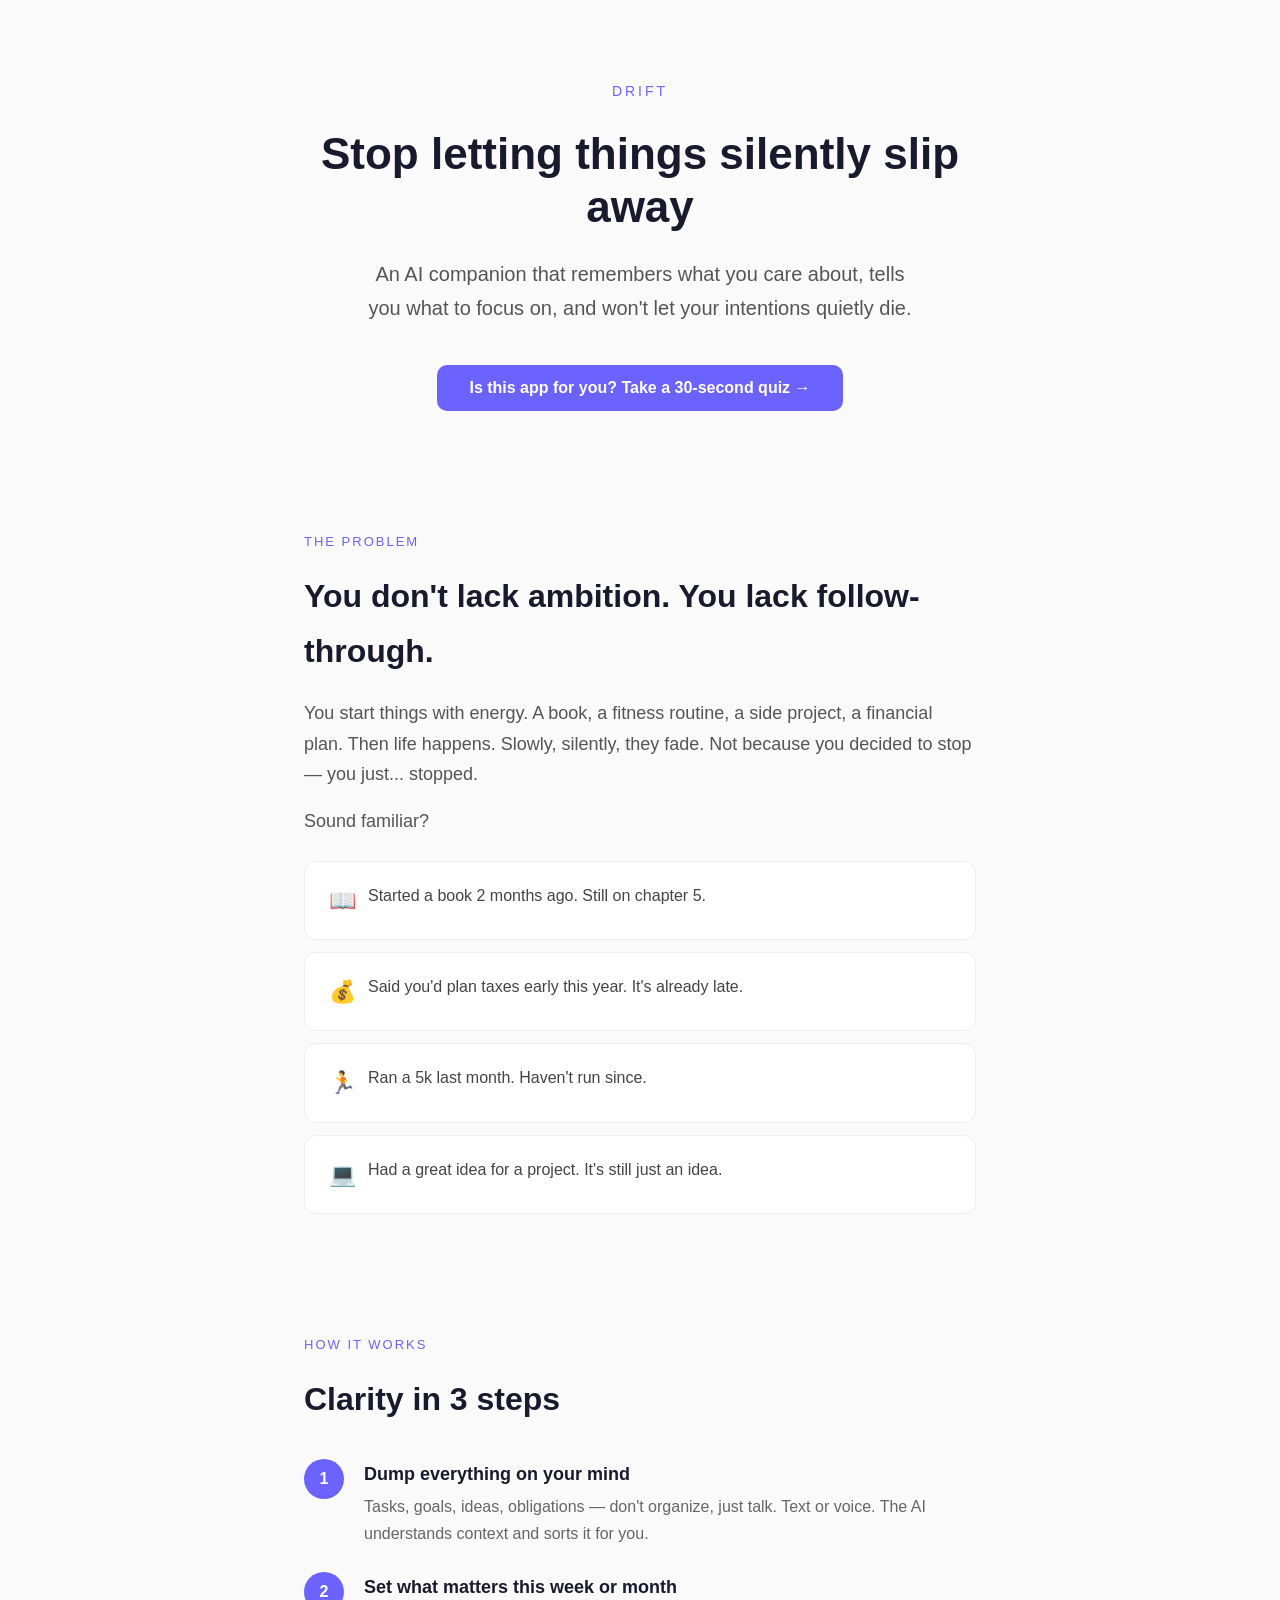
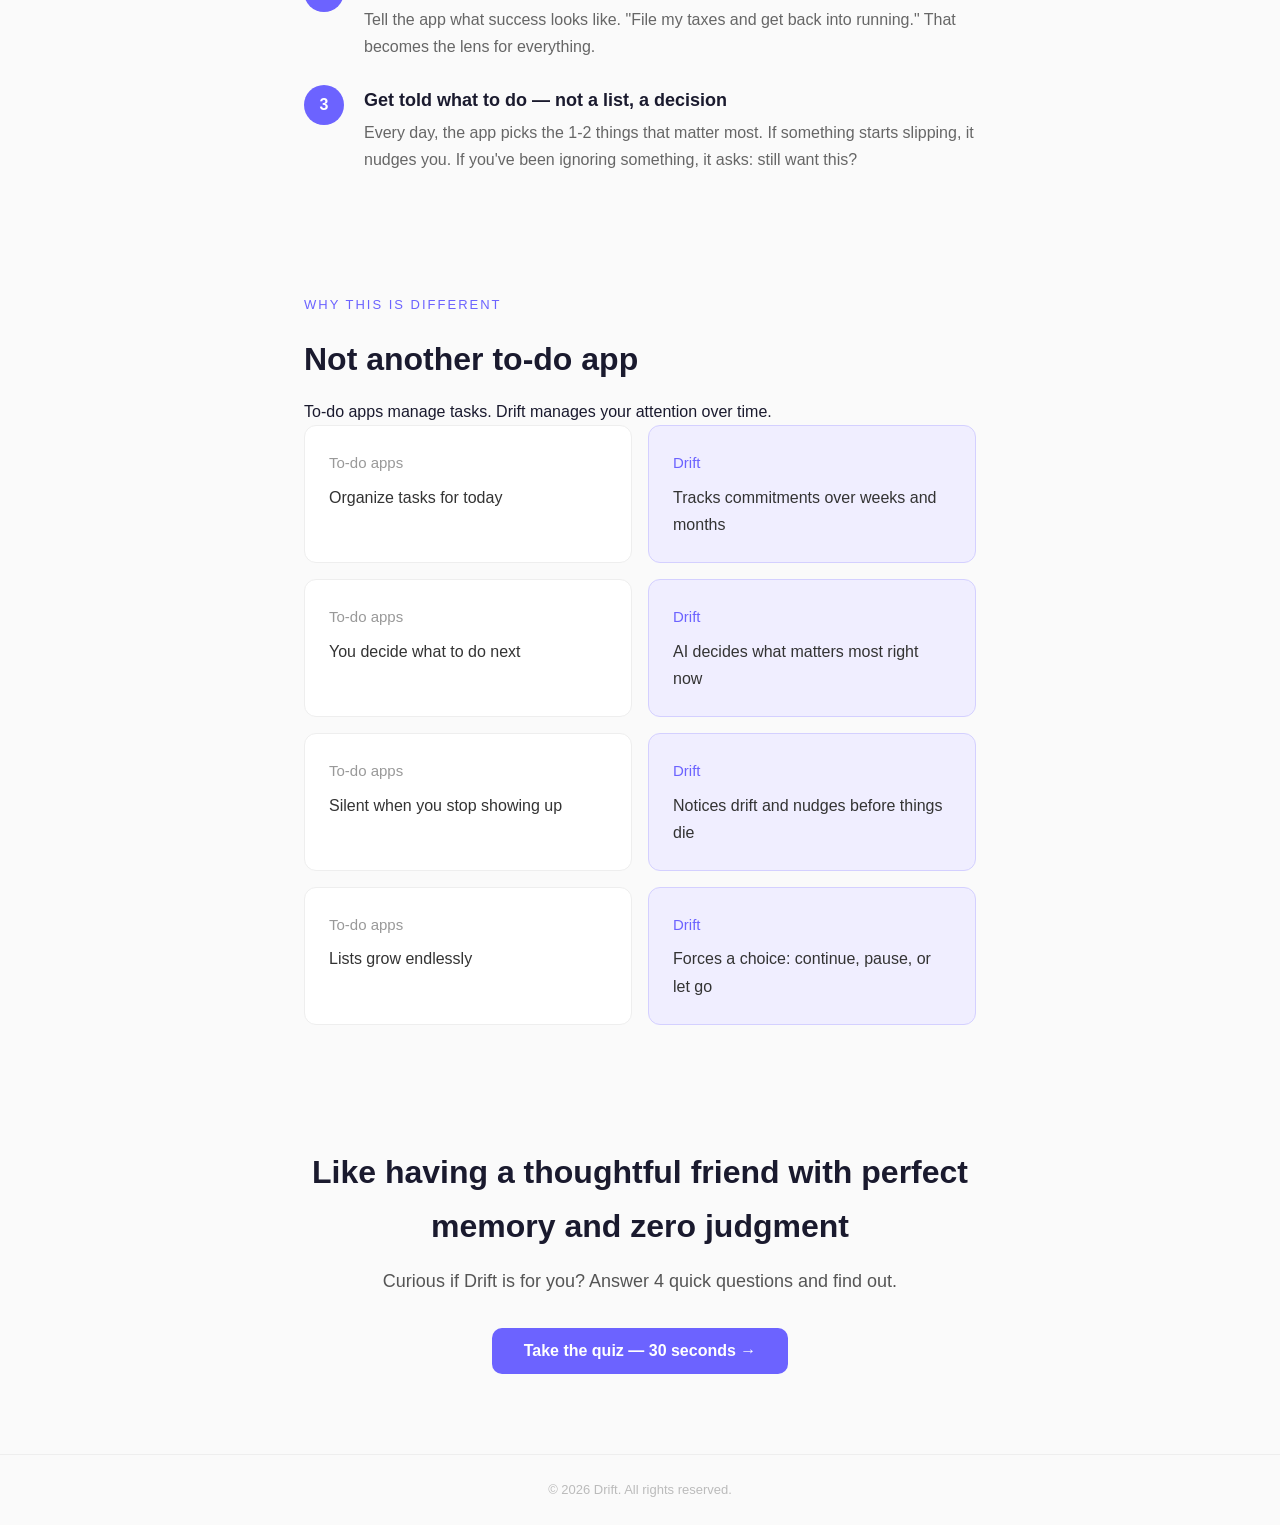
==== index.html @ 6e84b655 "feat(website): Initialize Drift landing page and product documentation" ====
<!DOCTYPE html>
<html lang="en">
<head>
  <meta charset="UTF-8">
  <meta name="viewport" content="width=device-width, initial-scale=1.0">
  <title>Drift — Stop Letting Things Silently Slip Away</title>
  <style>
    * { margin: 0; padding: 0; box-sizing: border-box; }

    body {
      font-family: -apple-system, BlinkMacSystemFont, 'Segoe UI', sans-serif;
      color: #1a1a2e;
      background: #fafafa;
      line-height: 1.7;
    }

    .container {
      max-width: 720px;
      margin: 0 auto;
      padding: 0 24px;
    }

    /* Hero */
    .hero {
      padding: 80px 0 60px;
      text-align: center;
    }

    .hero .logo {
      font-size: 14px;
      letter-spacing: 3px;
      text-transform: uppercase;
      color: #6c63ff;
      margin-bottom: 24px;
    }

    .hero h1 {
      font-size: 44px;
      font-weight: 700;
      line-height: 1.2;
      margin-bottom: 24px;
      color: #1a1a2e;
    }

    .hero .subtitle {
      font-size: 20px;
      color: #555;
      max-width: 560px;
      margin: 0 auto 40px;
    }

    .cta-box {
      display: flex;
      gap: 12px;
      justify-content: center;
      flex-wrap: wrap;
    }

    .cta-box input {
      padding: 14px 20px;
      font-size: 16px;
      border: 2px solid #e0e0e0;
      border-radius: 10px;
      width: 280px;
      outline: none;
      transition: border-color 0.2s;
    }

    .cta-box input:focus {
      border-color: #6c63ff;
    }

    .cta-box button, .btn-primary {
      padding: 14px 32px;
      font-size: 16px;
      background: #6c63ff;
      color: white;
      border: none;
      border-radius: 10px;
      cursor: pointer;
      font-weight: 600;
      transition: background 0.2s;
    }

    .cta-box button:hover, .btn-primary:hover {
      background: #5a52d5;
    }

    .cta-note {
      margin-top: 12px;
      font-size: 13px;
      color: #999;
    }

    .success-msg {
      display: none;
      margin-top: 16px;
      padding: 12px 20px;
      background: #e8f5e9;
      color: #2e7d32;
      border-radius: 8px;
      font-size: 15px;
    }

    /* Survey overlay */
    .survey-overlay {
      display: none;
      position: fixed;
      inset: 0;
      background: rgba(0,0,0,0.5);
      z-index: 100;
      align-items: center;
      justify-content: center;
      padding: 24px;
    }

    .survey-overlay.active {
      display: flex;
    }

    .survey-box {
      background: white;
      border-radius: 16px;
      padding: 40px 36px;
      max-width: 520px;
      width: 100%;
      position: relative;
      max-height: 90vh;
      overflow-y: auto;
    }

    .survey-close {
      position: absolute;
      top: 16px;
      right: 20px;
      background: none;
      border: none;
      font-size: 22px;
      cursor: pointer;
      color: #999;
    }

    .survey-progress {
      display: flex;
      gap: 6px;
      margin-bottom: 32px;
    }

    .survey-progress .dot {
      height: 4px;
      flex: 1;
      border-radius: 2px;
      background: #e0e0e0;
      transition: background 0.3s;
    }

    .survey-progress .dot.filled {
      background: #6c63ff;
    }

    .survey-question {
      display: none;
    }

    .survey-question.active {
      display: block;
    }

    .survey-question h3 {
      font-size: 22px;
      font-weight: 700;
      margin-bottom: 8px;
    }

    .survey-question .q-sub {
      font-size: 15px;
      color: #888;
      margin-bottom: 24px;
    }

    .survey-options {
      display: flex;
      flex-direction: column;
      gap: 10px;
    }

    .survey-options label {
      display: flex;
      align-items: center;
      gap: 12px;
      padding: 14px 18px;
      border: 2px solid #eee;
      border-radius: 10px;
      cursor: pointer;
      font-size: 16px;
      transition: border-color 0.2s, background 0.2s;
    }

    .survey-options label:hover {
      border-color: #d4d0ff;
      background: #faf9ff;
    }

    .survey-options input[type="radio"] {
      accent-color: #6c63ff;
      width: 18px;
      height: 18px;
    }

    .survey-options input[type="radio"]:checked + span {
      color: #1a1a2e;
    }

    .survey-options label:has(input:checked) {
      border-color: #6c63ff;
      background: #f0eeff;
    }

    .survey-nav {
      margin-top: 28px;
      display: flex;
      justify-content: flex-end;
    }

    /* Result screen */
    .survey-result {
      display: none;
      text-align: center;
    }

    .survey-result.active {
      display: block;
    }

    .result-score {
      font-size: 56px;
      margin-bottom: 8px;
    }

    .result-title {
      font-size: 24px;
      font-weight: 700;
      margin-bottom: 8px;
    }

    .result-desc {
      font-size: 16px;
      color: #555;
      margin-bottom: 28px;
      line-height: 1.6;
    }

    .result-cta {
      margin-top: 8px;
    }

    .result-cta .cta-box {
      margin-bottom: 8px;
    }

    @media (max-width: 600px) {
      .survey-box { padding: 28px 20px; }
      .survey-question h3 { font-size: 19px; }
    }

    /* Problem */
    .problem {
      padding: 60px 0;
    }

    .section-label {
      font-size: 13px;
      letter-spacing: 2px;
      text-transform: uppercase;
      color: #6c63ff;
      margin-bottom: 16px;
    }

    .problem h2 {
      font-size: 32px;
      font-weight: 700;
      margin-bottom: 20px;
    }

    .problem p {
      font-size: 18px;
      color: #555;
      margin-bottom: 16px;
    }

    .examples {
      margin-top: 24px;
      display: flex;
      flex-direction: column;
      gap: 12px;
    }

    .example-card {
      background: white;
      border: 1px solid #eee;
      border-radius: 12px;
      padding: 20px 24px;
      font-size: 16px;
      color: #444;
      display: flex;
      align-items: flex-start;
      gap: 12px;
    }

    .example-card .icon {
      font-size: 22px;
      flex-shrink: 0;
    }

    /* How it works */
    .how {
      padding: 60px 0;
    }

    .how h2 {
      font-size: 32px;
      font-weight: 700;
      margin-bottom: 32px;
    }

    .steps {
      display: flex;
      flex-direction: column;
      gap: 24px;
    }

    .step {
      display: flex;
      gap: 20px;
      align-items: flex-start;
    }

    .step-num {
      width: 40px;
      height: 40px;
      background: #6c63ff;
      color: white;
      border-radius: 50%;
      display: flex;
      align-items: center;
      justify-content: center;
      font-weight: 700;
      font-size: 16px;
      flex-shrink: 0;
    }

    .step-content h3 {
      font-size: 18px;
      font-weight: 600;
      margin-bottom: 4px;
    }

    .step-content p {
      font-size: 16px;
      color: #666;
    }

    /* Difference */
    .difference {
      padding: 60px 0;
    }

    .difference h2 {
      font-size: 32px;
      font-weight: 700;
      margin-bottom: 12px;
    }

    .difference > p {
      font-size: 18px;
      color: #555;
      margin-bottom: 28px;
    }

    .diff-grid {
      display: grid;
      grid-template-columns: 1fr 1fr;
      gap: 16px;
    }

    .diff-card {
      background: white;
      border: 1px solid #eee;
      border-radius: 12px;
      padding: 24px;
    }

    .diff-card.highlight {
      background: #f0eeff;
      border-color: #d4d0ff;
    }

    .diff-card h4 {
      font-size: 15px;
      color: #999;
      font-weight: 500;
      margin-bottom: 8px;
    }

    .diff-card.highlight h4 {
      color: #6c63ff;
    }

    .diff-card p {
      font-size: 16px;
      color: #333;
    }

    /* Bottom CTA */
    .bottom-cta {
      padding: 60px 0 80px;
      text-align: center;
    }

    .bottom-cta h2 {
      font-size: 32px;
      font-weight: 700;
      margin-bottom: 12px;
    }

    .bottom-cta p {
      font-size: 18px;
      color: #555;
      margin-bottom: 32px;
    }

    /* Footer */
    footer {
      padding: 24px 0;
      text-align: center;
      font-size: 13px;
      color: #bbb;
      border-top: 1px solid #eee;
    }

    @media (max-width: 600px) {
      .hero h1 { font-size: 32px; }
      .hero .subtitle { font-size: 17px; }
      .cta-box input { width: 100%; }
      .cta-box { flex-direction: column; align-items: center; }
      .diff-grid { grid-template-columns: 1fr; }
      .problem h2, .how h2, .difference h2, .bottom-cta h2 { font-size: 26px; }
    }
  </style>
</head>
<body>

  <!-- Hero -->
  <section class="hero">
    <div class="container">
      <div class="logo">Drift</div>
      <h1>Stop letting things silently slip away</h1>
      <p class="subtitle">An AI companion that remembers what you care about, tells you what to focus on, and won't let your intentions quietly die.</p>
      <button class="btn-primary" onclick="openSurvey()">Is this app for you? Take a 30-second quiz →</button>
    </div>
  </section>

  <!-- Problem -->
  <section class="problem">
    <div class="container">
      <div class="section-label">The Problem</div>
      <h2>You don't lack ambition. You lack follow-through.</h2>
      <p>You start things with energy. A book, a fitness routine, a side project, a financial plan. Then life happens. Slowly, silently, they fade. Not because you decided to stop — you just... stopped.</p>
      <p>Sound familiar?</p>
      <div class="examples">
        <div class="example-card">
          <span class="icon">📖</span>
          <span>Started a book 2 months ago. Still on chapter 5.</span>
        </div>
        <div class="example-card">
          <span class="icon">💰</span>
          <span>Said you'd plan taxes early this year. It's already late.</span>
        </div>
        <div class="example-card">
          <span class="icon">🏃</span>
          <span>Ran a 5k last month. Haven't run since.</span>
        </div>
        <div class="example-card">
          <span class="icon">💻</span>
          <span>Had a great idea for a project. It's still just an idea.</span>
        </div>
      </div>
    </div>
  </section>

  <!-- How it works -->
  <section class="how">
    <div class="container">
      <div class="section-label">How It Works</div>
      <h2>Clarity in 3 steps</h2>
      <div class="steps">
        <div class="step">
          <div class="step-num">1</div>
          <div class="step-content">
            <h3>Dump everything on your mind</h3>
            <p>Tasks, goals, ideas, obligations — don't organize, just talk. Text or voice. The AI understands context and sorts it for you.</p>
          </div>
        </div>
        <div class="step">
          <div class="step-num">2</div>
          <div class="step-content">
            <h3>Set what matters this week or month</h3>
            <p>Tell the app what success looks like. "File my taxes and get back into running." That becomes the lens for everything.</p>
          </div>
        </div>
        <div class="step">
          <div class="step-num">3</div>
          <div class="step-content">
            <h3>Get told what to do — not a list, a decision</h3>
            <p>Every day, the app picks the 1-2 things that matter most. If something starts slipping, it nudges you. If you've been ignoring something, it asks: still want this?</p>
          </div>
        </div>
      </div>
    </div>
  </section>

  <!-- Difference -->
  <section class="difference">
    <div class="container">
      <div class="section-label">Why This Is Different</div>
      <h2>Not another to-do app</h2>
      <p>To-do apps manage tasks. Drift manages your attention over time.</p>
      <div class="diff-grid">
        <div class="diff-card">
          <h4>To-do apps</h4>
          <p>Organize tasks for today</p>
        </div>
        <div class="diff-card highlight">
          <h4>Drift</h4>
          <p>Tracks commitments over weeks and months</p>
        </div>
        <div class="diff-card">
          <h4>To-do apps</h4>
          <p>You decide what to do next</p>
        </div>
        <div class="diff-card highlight">
          <h4>Drift</h4>
          <p>AI decides what matters most right now</p>
        </div>
        <div class="diff-card">
          <h4>To-do apps</h4>
          <p>Silent when you stop showing up</p>
        </div>
        <div class="diff-card highlight">
          <h4>Drift</h4>
          <p>Notices drift and nudges before things die</p>
        </div>
        <div class="diff-card">
          <h4>To-do apps</h4>
          <p>Lists grow endlessly</p>
        </div>
        <div class="diff-card highlight">
          <h4>Drift</h4>
          <p>Forces a choice: continue, pause, or let go</p>
        </div>
      </div>
    </div>
  </section>

  <!-- Bottom CTA -->
  <section class="bottom-cta">
    <div class="container">
      <h2>Like having a thoughtful friend with perfect memory and zero judgment</h2>
      <p>Curious if Drift is for you? Answer 4 quick questions and find out.</p>
      <button class="btn-primary" onclick="openSurvey()">Take the quiz — 30 seconds →</button>
    </div>
  </section>

  <!-- Survey Overlay -->
  <div class="survey-overlay" id="surveyOverlay" role="dialog" aria-modal="true" aria-label="Quick quiz">
    <div class="survey-box">
      <button class="survey-close" onclick="closeSurvey()" aria-label="Close quiz">&times;</button>

      <div class="survey-progress" id="progressDots"></div>

      <!-- Q1 -->
      <div class="survey-question active" data-q="0">
        <h3>How often do you start something and quietly abandon it?</h3>
        <p class="q-sub">Books, projects, fitness plans, financial goals...</p>
        <div class="survey-options">
          <label><input type="radio" name="q0" value="3"><span>All the time — it's a pattern</span></label>
          <label><input type="radio" name="q0" value="2"><span>Often enough that it bothers me</span></label>
          <label><input type="radio" name="q0" value="1"><span>Sometimes, but I mostly follow through</span></label>
          <label><input type="radio" name="q0" value="0"><span>Rarely — I finish what I start</span></label>
        </div>
        <div class="survey-nav">
          <button class="btn-primary" onclick="nextQuestion()">Next →</button>
        </div>
      </div>

      <!-- Q2 -->
      <div class="survey-question" data-q="1">
        <h3>When you have a free hour, do you know what to spend it on?</h3>
        <p class="q-sub">Not what's fun — what actually moves you forward.</p>
        <div class="survey-options">
          <label><input type="radio" name="q1" value="3"><span>No — I usually scroll or do whatever feels easy</span></label>
          <label><input type="radio" name="q1" value="2"><span>I have a vague idea but rarely act on it</span></label>
          <label><input type="radio" name="q1" value="1"><span>Sometimes I pick the right thing</span></label>
          <label><input type="radio" name="q1" value="0"><span>Yes — I always know my priorities</span></label>
        </div>
        <div class="survey-nav">
          <button class="btn-primary" onclick="nextQuestion()">Next →</button>
        </div>
      </div>

      <!-- Q3 -->
      <div class="survey-question" data-q="2">
        <h3>Do important-but-not-urgent things keep getting pushed?</h3>
        <p class="q-sub">Tax planning, health checkups, learning something new, calling a friend...</p>
        <div class="survey-options">
          <label><input type="radio" name="q2" value="3"><span>Yes — they only happen when it's almost too late</span></label>
          <label><input type="radio" name="q2" value="2"><span>Often — I know I should but I don't</span></label>
          <label><input type="radio" name="q2" value="1"><span>Occasionally</span></label>
          <label><input type="radio" name="q2" value="0"><span>No — I stay on top of these</span></label>
        </div>
        <div class="survey-nav">
          <button class="btn-primary" onclick="nextQuestion()">Next →</button>
        </div>
      </div>

      <!-- Q4 -->
      <div class="survey-question" data-q="3">
        <h3>Have you tried to-do apps or planners before?</h3>
        <p class="q-sub">Todoist, Notion, Apple Reminders, a paper planner...</p>
        <div class="survey-options">
          <label><input type="radio" name="q3" value="3"><span>Yes, several — I always abandon them too</span></label>
          <label><input type="radio" name="q3" value="2"><span>A couple — they helped for a while then stopped</span></label>
          <label><input type="radio" name="q3" value="1"><span>One or two — they work okay</span></label>
          <label><input type="radio" name="q3" value="0"><span>No, I haven't really tried</span></label>
        </div>
        <div class="survey-nav">
          <button class="btn-primary" onclick="showResult()">See my result →</button>
        </div>
      </div>

      <!-- Result: High match -->
      <div class="survey-result" id="result-high">
        <div class="result-score">🎯</div>
        <div class="result-title">Drift is built for people like you.</div>
        <p class="result-desc">You start with good intentions but things slip through the cracks. You've tried tools before and they didn't stick. Drift is different — it doesn't just organize tasks, it watches what's drifting and keeps you honest. No guilt, just clarity.</p>
        <div class="result-cta">
          <div class="cta-box">
            <input type="email" id="email-result-high" placeholder="Your email" aria-label="Email address">
            <button onclick="handleSignup('email-result-high', 'success-result-high')">Get Early Access</button>
          </div>
          <p class="cta-note">No spam. We'll reach out when it's ready.</p>
          <div class="success-msg" id="success-result-high">You're in. We'll be in touch soon.</div>
        </div>
      </div>

      <!-- Result: Medium match -->
      <div class="survey-result" id="result-mid">
        <div class="result-score">🤔</div>
        <div class="result-title">You might benefit from Drift.</div>
        <p class="result-desc">You're not completely lost, but things do slip sometimes. Drift could help you stay on track with the stuff that matters most — especially the things that are easy to push off. Worth a try?</p>
        <div class="result-cta">
          <div class="cta-box">
            <input type="email" id="email-result-mid" placeholder="Your email" aria-label="Email address">
            <button onclick="handleSignup('email-result-mid', 'success-result-mid')">Sure, keep me posted</button>
          </div>
          <p class="cta-note">No spam. We'll reach out when it's ready.</p>
          <div class="success-msg" id="success-result-mid">Nice — we'll keep you in the loop.</div>
        </div>
      </div>

      <!-- Result: Low match -->
      <div class="survey-result" id="result-low">
        <div class="result-score">✅</div>
        <div class="result-title">Looks like you've got things under control.</div>
        <p class="result-desc">You seem to follow through on what matters and know your priorities. Drift is built for people who struggle with that — but if you're curious, you're welcome to check it out when it launches.</p>
        <div class="result-cta">
          <div class="cta-box">
            <input type="email" id="email-result-low" placeholder="Your email (optional)" aria-label="Email address">
            <button onclick="handleSignup('email-result-low', 'success-result-low')">Notify me anyway</button>
          </div>
          <div class="success-msg" id="success-result-low">Got it — we'll let you know.</div>
        </div>
      </div>

    </div>
  </div>

  <footer>
    <div class="container">&copy; 2026 Drift. All rights reserved.</div>
  </footer>

  <script>
    const totalQuestions = 4;
    let currentQ = 0;

    function buildDots() {
      const container = document.getElementById('progressDots');
      container.innerHTML = '';
      for (let i = 0; i < totalQuestions; i++) {
        const dot = document.createElement('div');
        dot.className = 'dot' + (i <= currentQ ? ' filled' : '');
        container.appendChild(dot);
      }
    }

    function openSurvey() {
      currentQ = 0;
      // Reset all questions
      document.querySelectorAll('.survey-question').forEach(q => q.classList.remove('active'));
      document.querySelectorAll('.survey-result').forEach(r => r.classList.remove('active'));
      document.querySelectorAll('.survey-options input').forEach(i => i.checked = false);
      document.querySelector('[data-q="0"]').classList.add('active');
      document.getElementById('surveyOverlay').classList.add('active');
      document.getElementById('progressDots').style.display = 'flex';
      buildDots();
      document.body.style.overflow = 'hidden';
    }

    function closeSurvey() {
      document.getElementById('surveyOverlay').classList.remove('active');
      document.body.style.overflow = '';
    }

    function nextQuestion() {
      const selected = document.querySelector(`input[name="q${currentQ}"]:checked`);
      if (!selected) return; // must pick an answer

      document.querySelector(`[data-q="${currentQ}"]`).classList.remove('active');
      currentQ++;
      document.querySelector(`[data-q="${currentQ}"]`).classList.add('active');
      buildDots();
    }

    function showResult() {
      const selected = document.querySelector(`input[name="q${currentQ}"]:checked`);
      if (!selected) return;

      let score = 0;
      for (let i = 0; i < totalQuestions; i++) {
        const ans = document.querySelector(`input[name="q${i}"]:checked`);
        if (ans) score += parseInt(ans.value);
      }

      document.querySelector(`[data-q="${currentQ}"]`).classList.remove('active');
      document.getElementById('progressDots').style.display = 'none';

      if (score >= 9) {
        document.getElementById('result-high').classList.add('active');
      } else if (score >= 5) {
        document.getElementById('result-mid').classList.add('active');
      } else {
        document.getElementById('result-low').classList.add('active');
      }
    }

    function handleSignup(inputId, successId) {
      const input = document.getElementById(inputId);
      const success = document.getElementById(successId);
      const email = input.value.trim();

      if (!email || !email.includes('@')) {
        input.style.borderColor = '#e53935';
        return;
      }

      input.style.display = 'none';
      input.closest('.cta-box').querySelector('button').style.display = 'none';
      success.style.display = 'block';
    }

    // Close on overlay click
    document.getElementById('surveyOverlay').addEventListener('click', function(e) {
      if (e.target === this) closeSurvey();
    });

    // Close on Escape
    document.addEventListener('keydown', function(e) {
      if (e.key === 'Escape') closeSurvey();
    });
  </script>

</body>
</html>
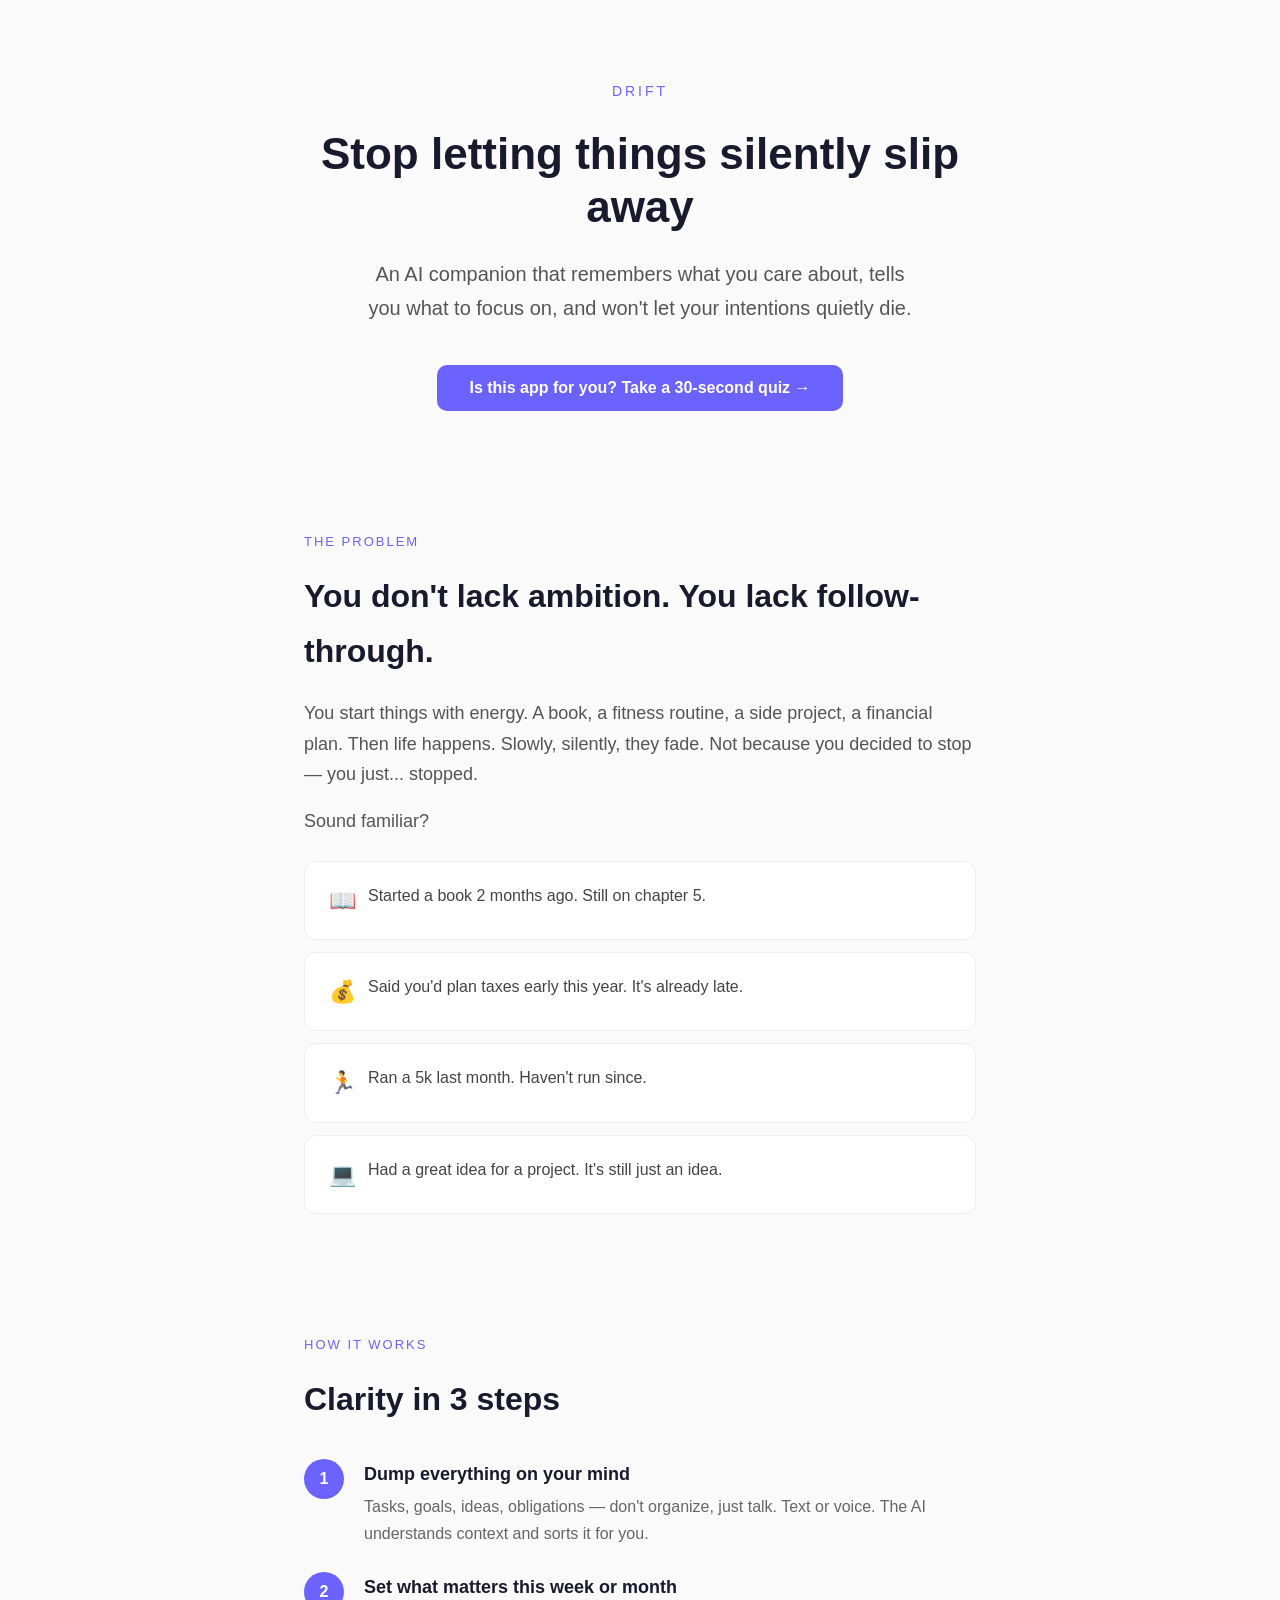
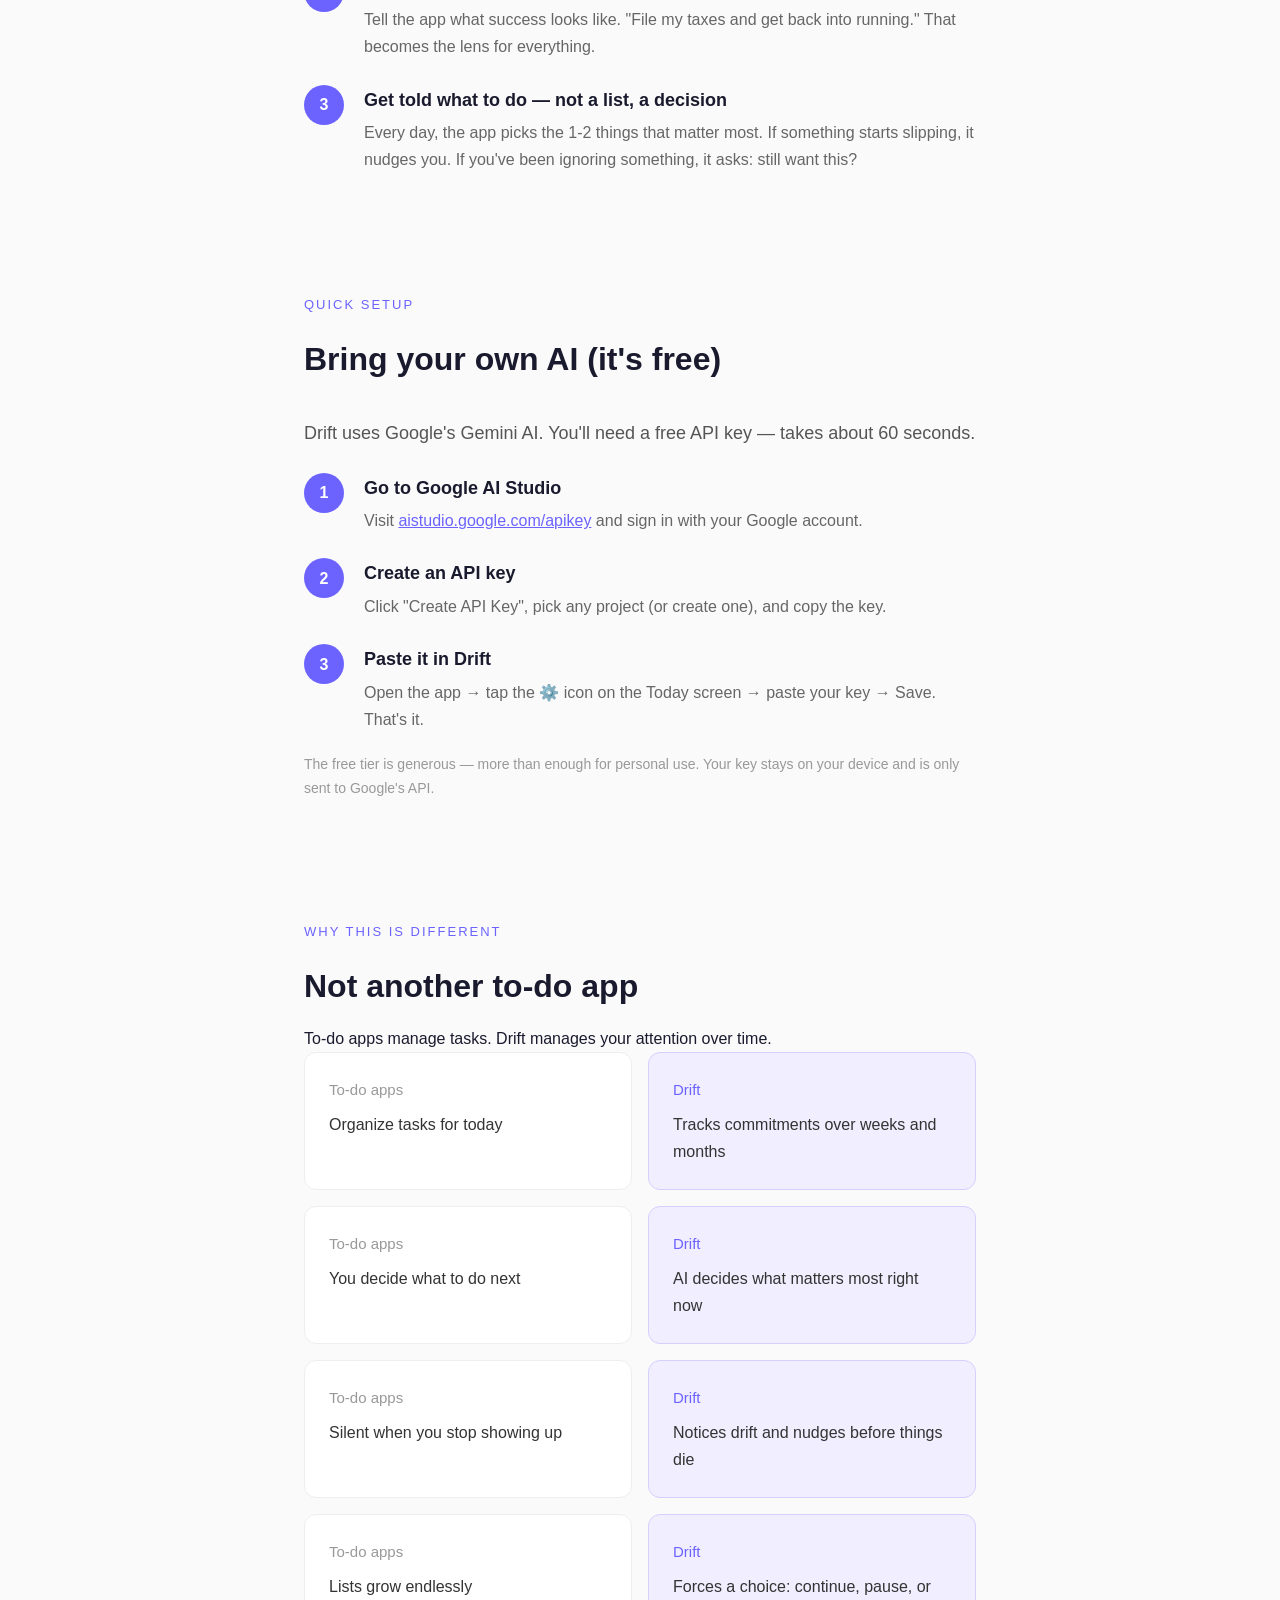
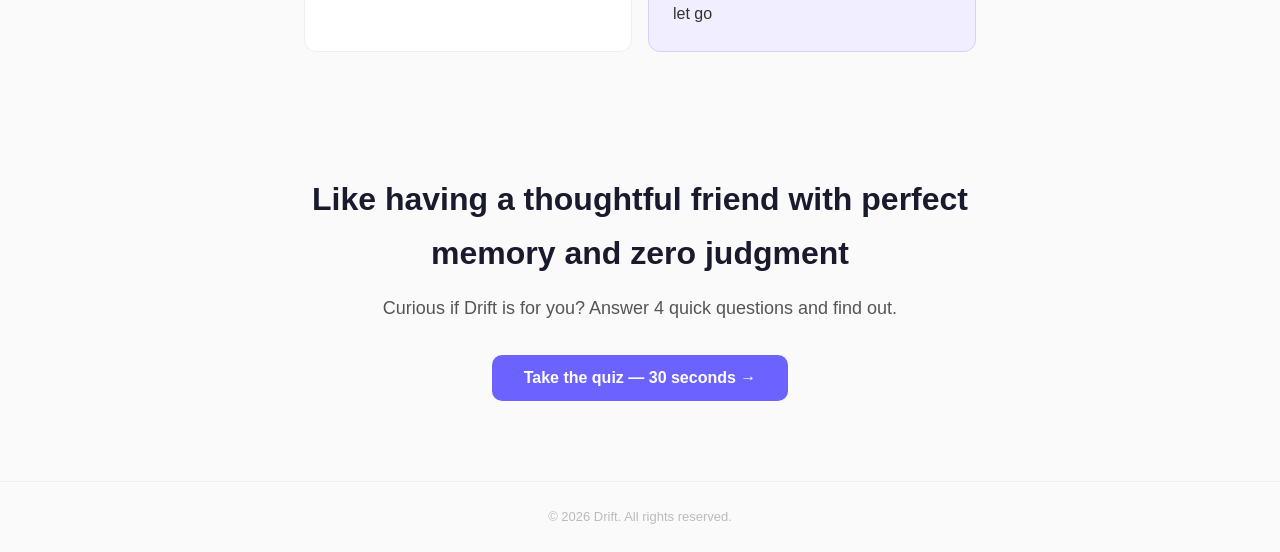
==== commit 85bb25d5: "Instructions on how to get gemini api key" ====
--- a/index.html
+++ b/index.html
@@ -313,11 +313,11 @@
     }
 
     /* How it works */
-    .how {
+    .how, .setup {
       padding: 60px 0;
     }
 
-    .how h2 {
+    .how h2, .setup h2 {
       font-size: 32px;
       font-weight: 700;
       margin-bottom: 32px;
@@ -519,6 +519,39 @@
     </div>
   </section>
 
+  <!-- API Key Setup -->
+  <section class="setup" id="setup">
+    <div class="container">
+      <div class="section-label">Quick Setup</div>
+      <h2>Bring your own AI (it's free)</h2>
+      <p style="font-size: 18px; color: #555; margin-bottom: 24px;">Drift uses Google's Gemini AI. You'll need a free API key — takes about 60 seconds.</p>
+      <div class="steps">
+        <div class="step">
+          <div class="step-num">1</div>
+          <div class="step-content">
+            <h3>Go to Google AI Studio</h3>
+            <p>Visit <a href="https://aistudio.google.com/apikey" target="_blank" rel="noopener" style="color: #6c63ff; text-decoration: underline;">aistudio.google.com/apikey</a> and sign in with your Google account.</p>
+          </div>
+        </div>
+        <div class="step">
+          <div class="step-num">2</div>
+          <div class="step-content">
+            <h3>Create an API key</h3>
+            <p>Click "Create API Key", pick any project (or create one), and copy the key.</p>
+          </div>
+        </div>
+        <div class="step">
+          <div class="step-num">3</div>
+          <div class="step-content">
+            <h3>Paste it in Drift</h3>
+            <p>Open the app → tap the ⚙️ icon on the Today screen → paste your key → Save. That's it.</p>
+          </div>
+        </div>
+      </div>
+      <p style="font-size: 14px; color: #999; margin-top: 20px;">The free tier is generous — more than enough for personal use. Your key stays on your device and is only sent to Google's API.</p>
+    </div>
+  </section>
+
   <!-- Difference -->
   <section class="difference">
     <div class="container">
@@ -753,7 +786,7 @@
       }
     }
 
-    function handleSignup(inputId, successId) {
+    async function handleSignup(inputId, successId) {
       const input = document.getElementById(inputId);
       const success = document.getElementById(successId);
       const email = input.value.trim();
@@ -761,6 +794,18 @@
       if (!email || !email.includes('@')) {
         input.style.borderColor = '#e53935';
         return;
+      }
+
+      const source = inputId.replace('email-', '');
+
+      try {
+        await fetch('https://drift-api-evce.onrender.com/waitlist', {
+          method: 'POST',
+          headers: { 'Content-Type': 'application/json' },
+          body: JSON.stringify({ email, source })
+        });
+      } catch (e) {
+        console.error('Signup failed:', e);
       }
 
       input.style.display = 'none';
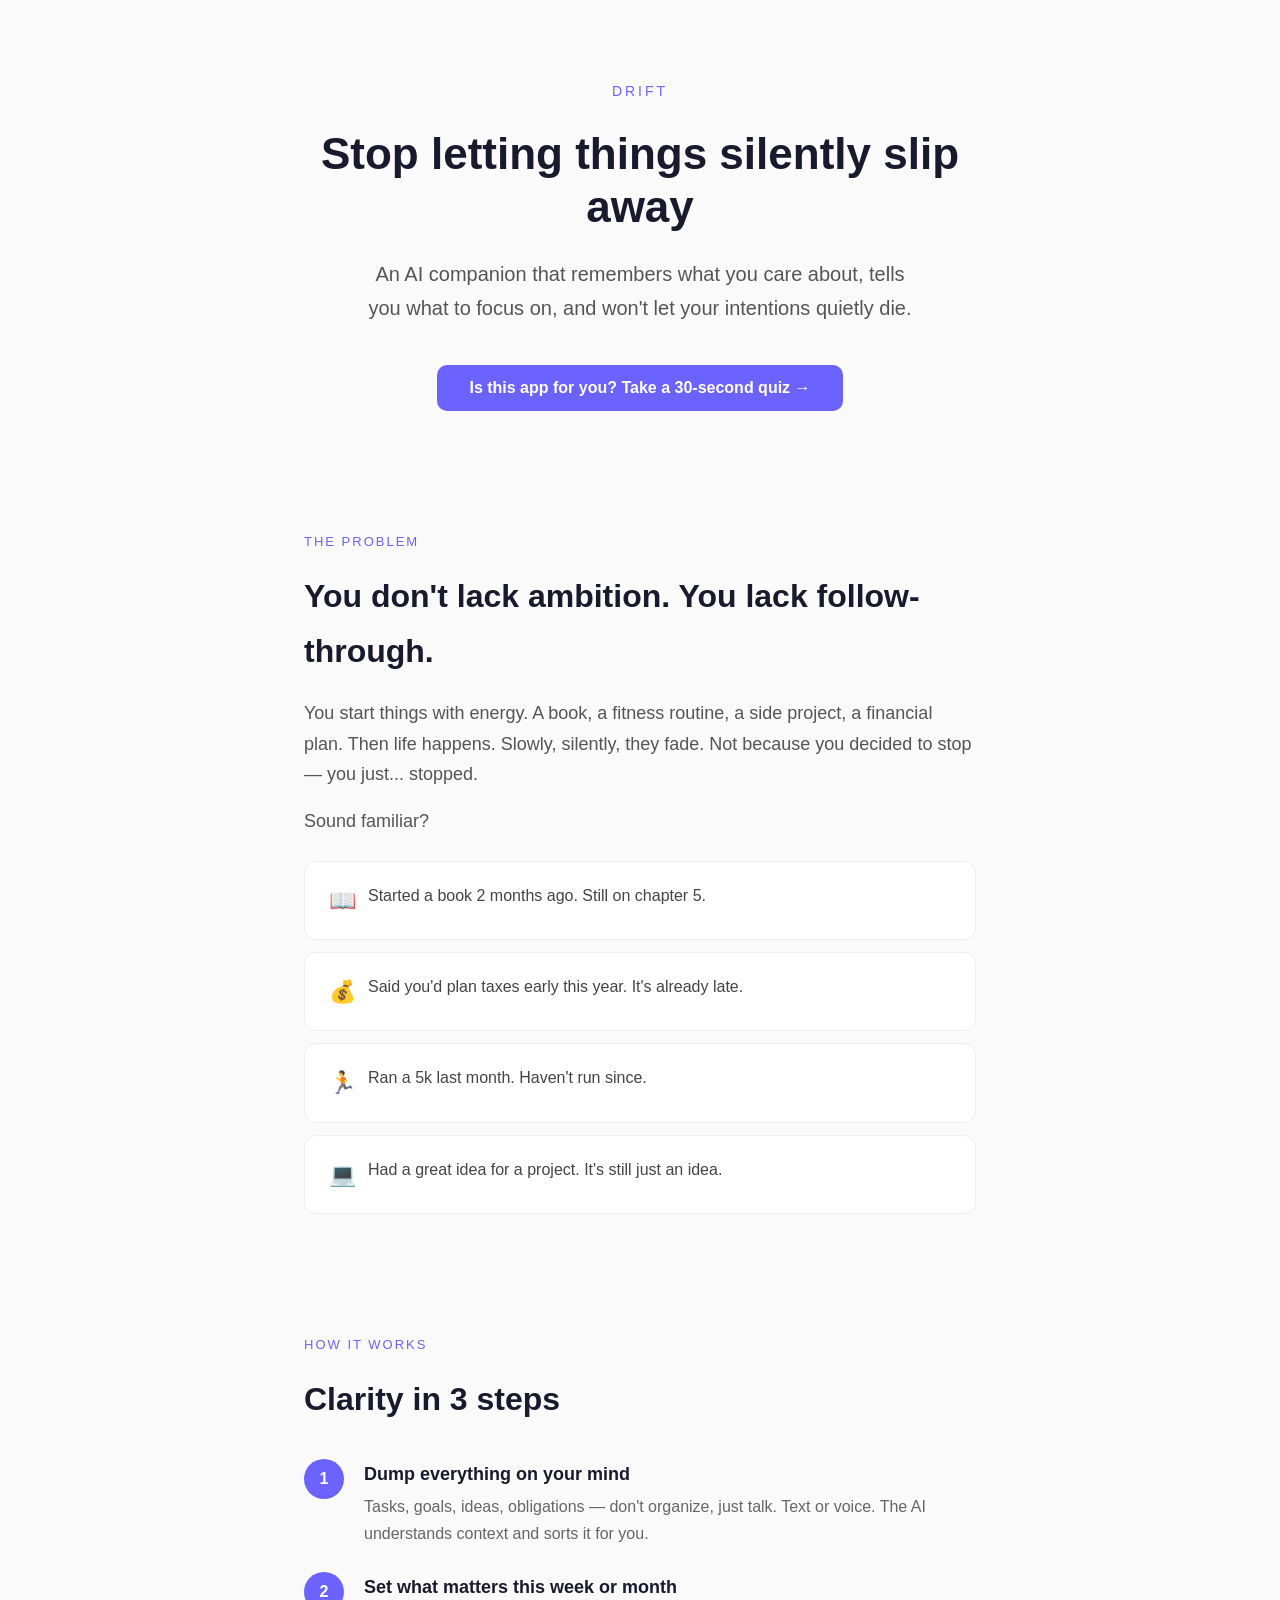
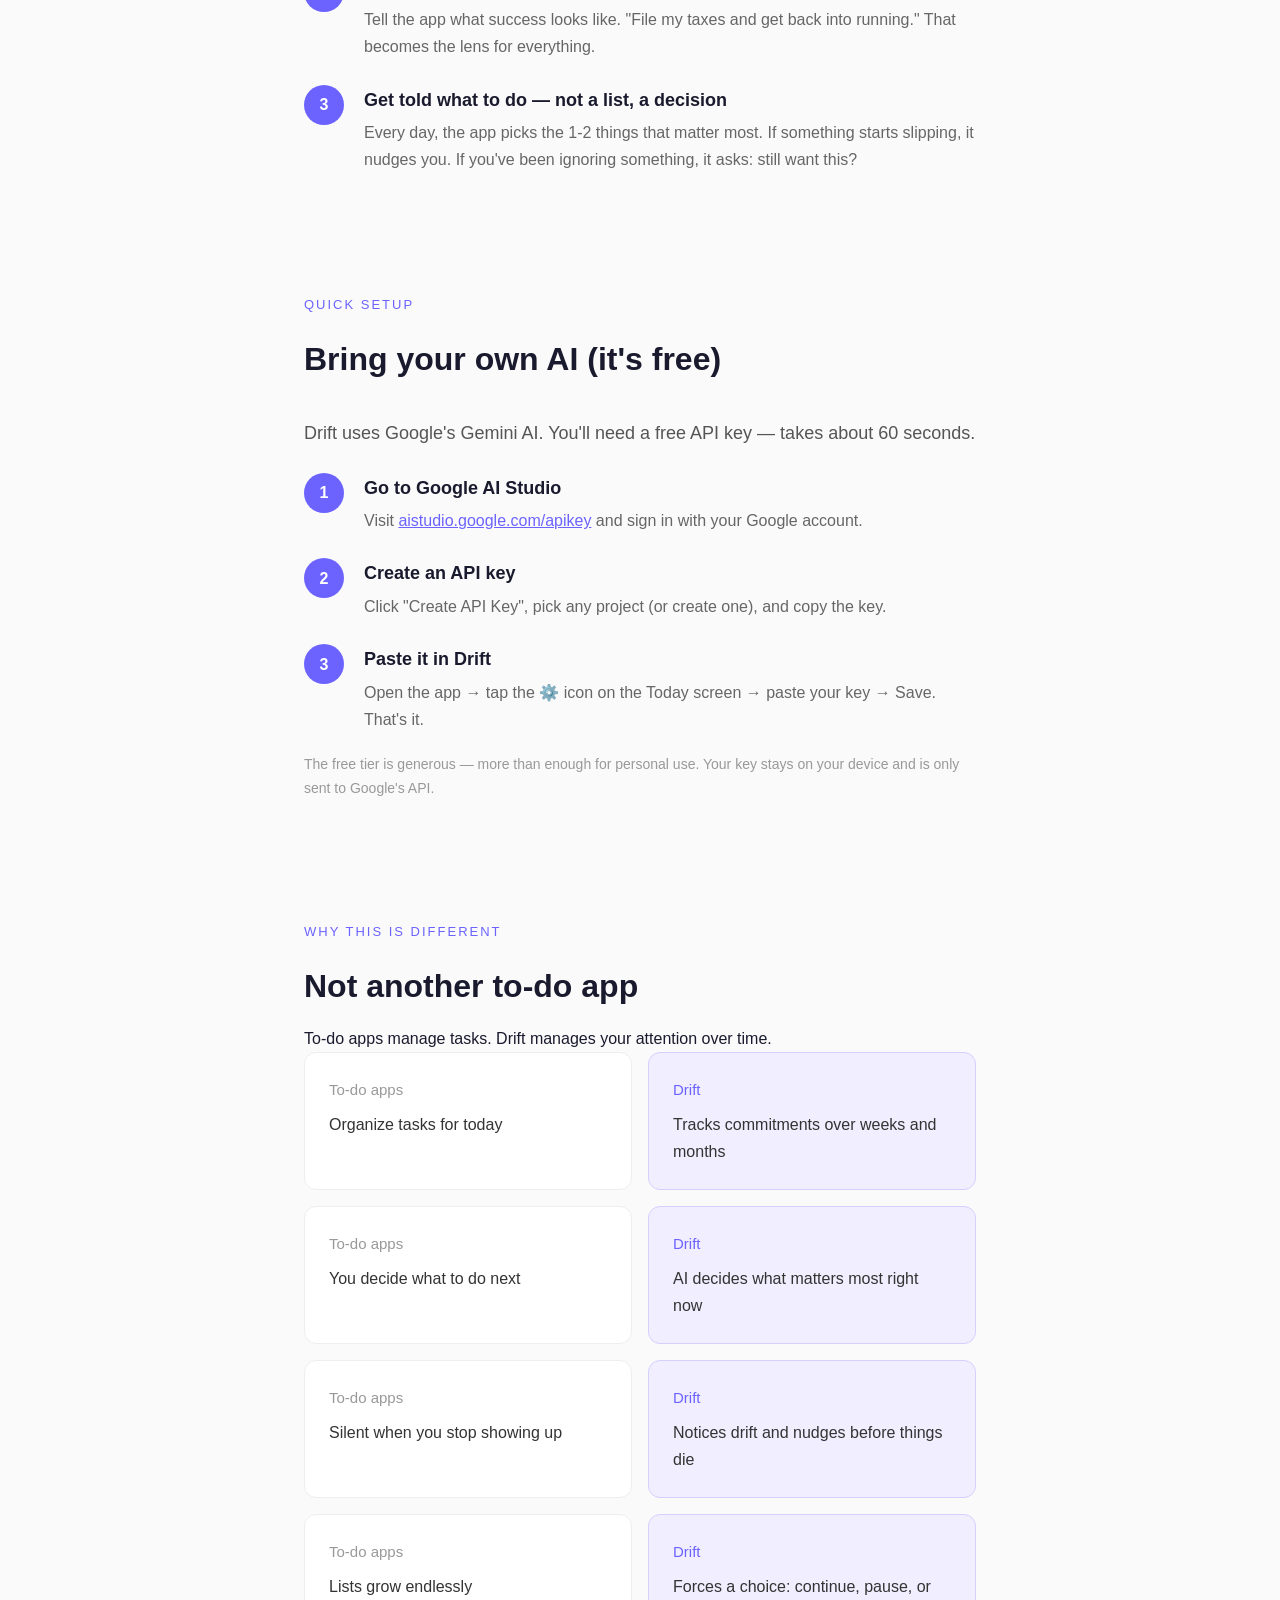
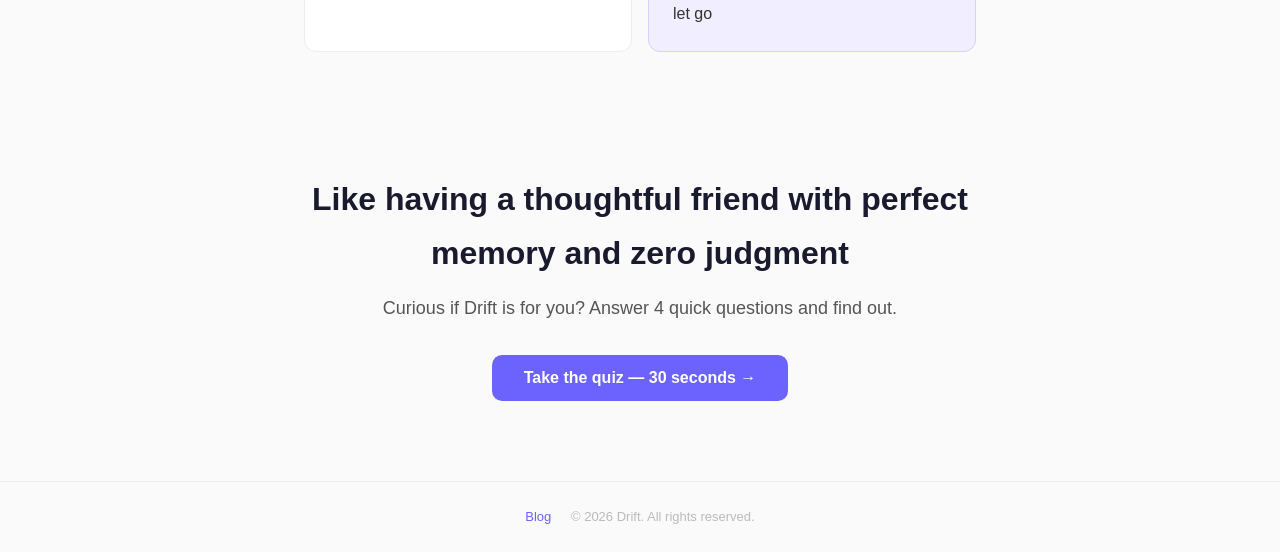
==== commit 557cbeb4: "Add 5 blog articles + blog infrastructure - Article 1: You Don't Have a Productivity Problem (clarit" ====
--- a/index.html
+++ b/index.html
@@ -4,6 +4,19 @@
   <meta charset="UTF-8">
   <meta name="viewport" content="width=device-width, initial-scale=1.0">
   <title>Drift — Stop Letting Things Silently Slip Away</title>
+  <meta name="google-site-verification" content="xtiHWnm3BCwvc8qfomX90AvRFeGoHMManrm8gWh2ktU" />
+  <link rel="icon" type="image/png" href="favicon.png">
+  <link rel="apple-touch-icon" href="apple-touch-icon.png">
+  <meta name="description" content="An AI companion that remembers what you care about, tells you what to focus on, and won't let your intentions quietly die. Not another to-do app.">
+  <link rel="canonical" href="https://suraj1074.github.io/Drift-Website/">
+  <meta property="og:title" content="Drift — Stop Letting Things Silently Slip Away">
+  <meta property="og:description" content="An AI companion that remembers what you care about, tells you what to focus on, and won't let your intentions quietly die.">
+  <meta property="og:url" content="https://suraj1074.github.io/Drift-Website/">
+  <meta property="og:type" content="website">
+  <meta property="og:image" content="https://suraj1074.github.io/Drift-Website/og-image.png">
+  <meta name="twitter:card" content="summary_large_image">
+  <meta name="twitter:title" content="Drift — Stop Letting Things Silently Slip Away">
+  <meta name="twitter:description" content="An AI companion that remembers what you care about, tells you what to focus on, and won't let your intentions quietly die.">
   <style>
     * { margin: 0; padding: 0; box-sizing: border-box; }
 
@@ -719,7 +732,7 @@
   </div>
 
   <footer>
-    <div class="container">&copy; 2026 Drift. All rights reserved.</div>
+    <div class="container"><a href="blog/" style="color:#6c63ff;text-decoration:none;margin-right:16px;">Blog</a> &copy; 2026 Drift. All rights reserved.</div>
   </footer>
 
   <script>
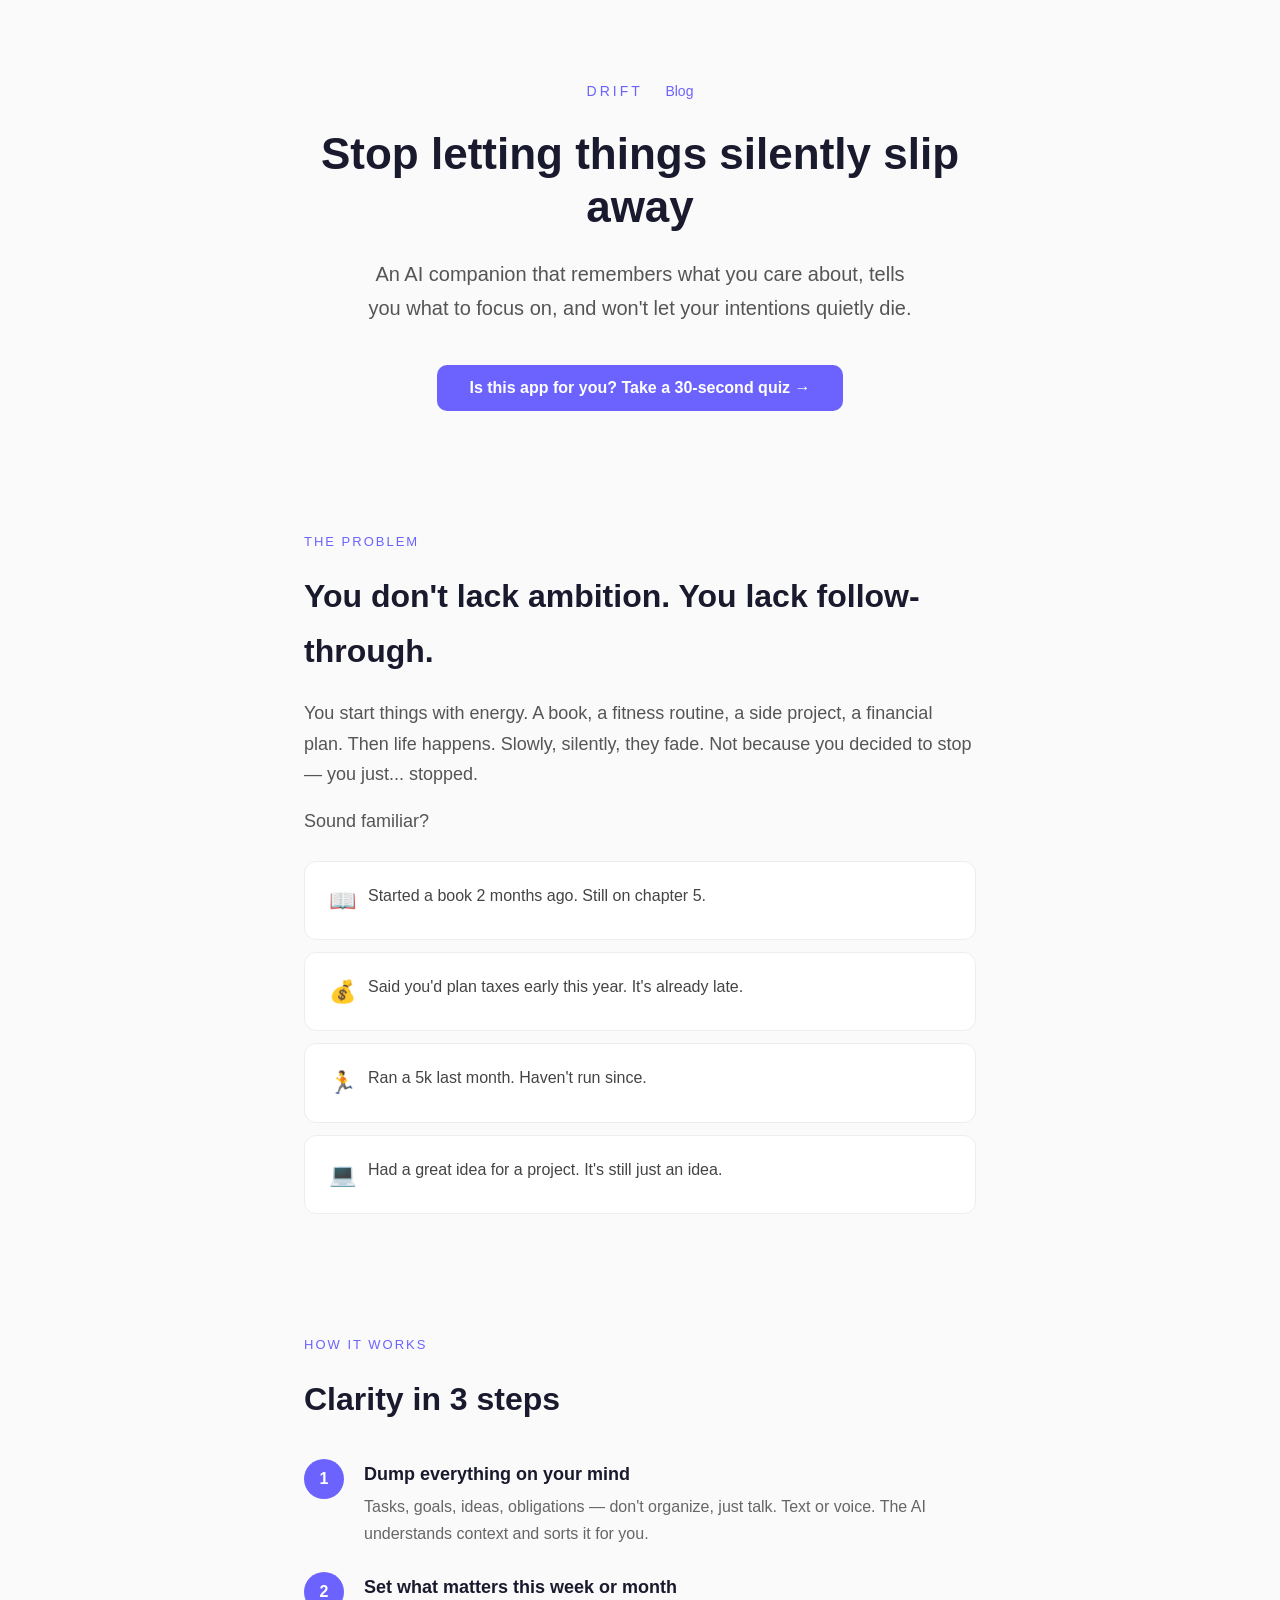
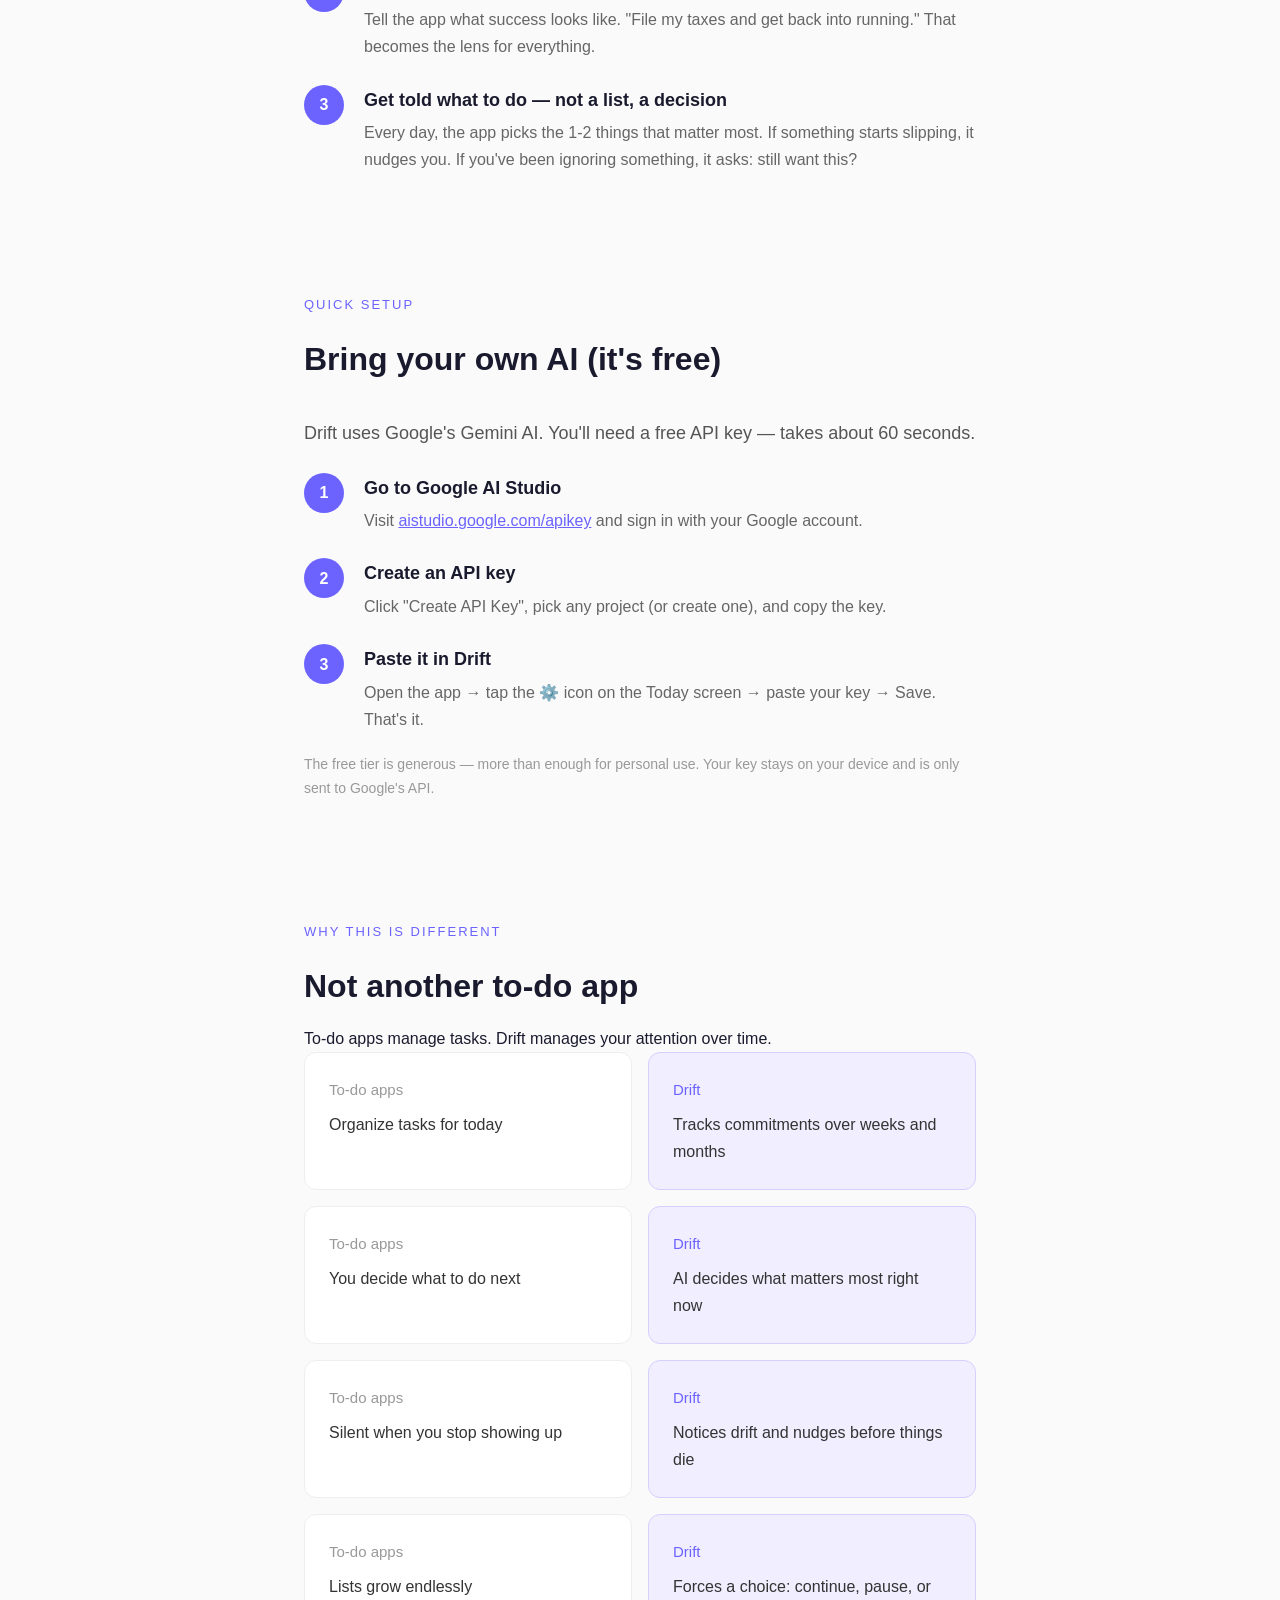
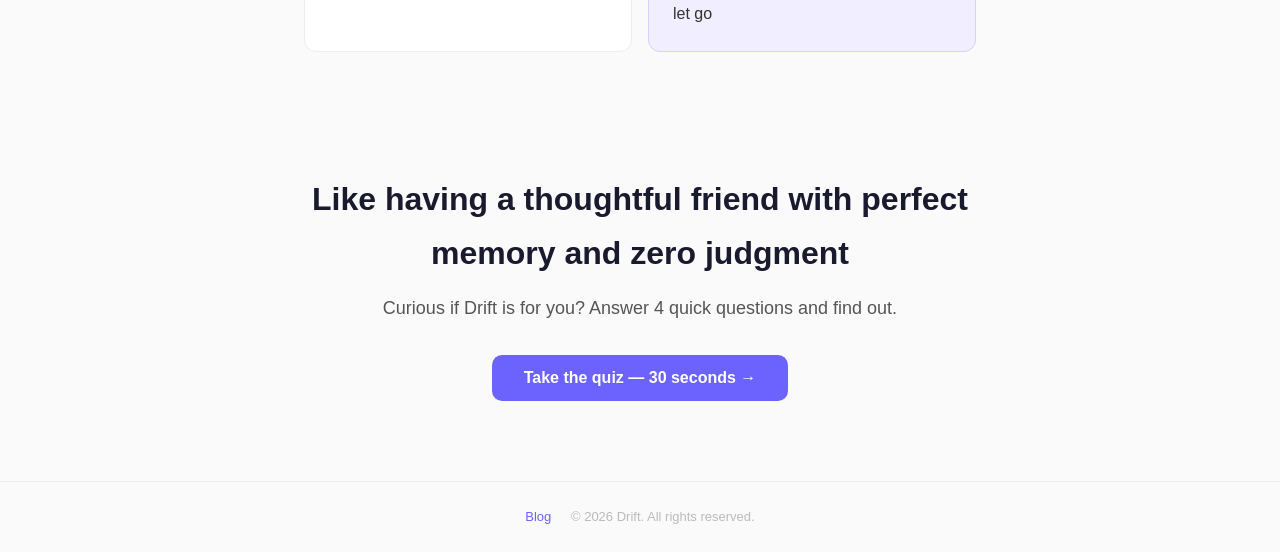
==== commit 12f94691: "SEO fixes: JSON-LD, meta keywords, twitter tags, read-next links, content differentiation - Rebuilt " ====
--- a/index.html
+++ b/index.html
@@ -466,7 +466,7 @@
   <!-- Hero -->
   <section class="hero">
     <div class="container">
-      <div class="logo">Drift</div>
+      <div class="logo">Drift <a href="blog/" style="font-size:14px;letter-spacing:0;text-transform:none;color:#6c63ff;text-decoration:none;margin-left:16px;font-weight:500;">Blog</a></div>
       <h1>Stop letting things silently slip away</h1>
       <p class="subtitle">An AI companion that remembers what you care about, tells you what to focus on, and won't let your intentions quietly die.</p>
       <button class="btn-primary" onclick="openSurvey()">Is this app for you? Take a 30-second quiz →</button>
